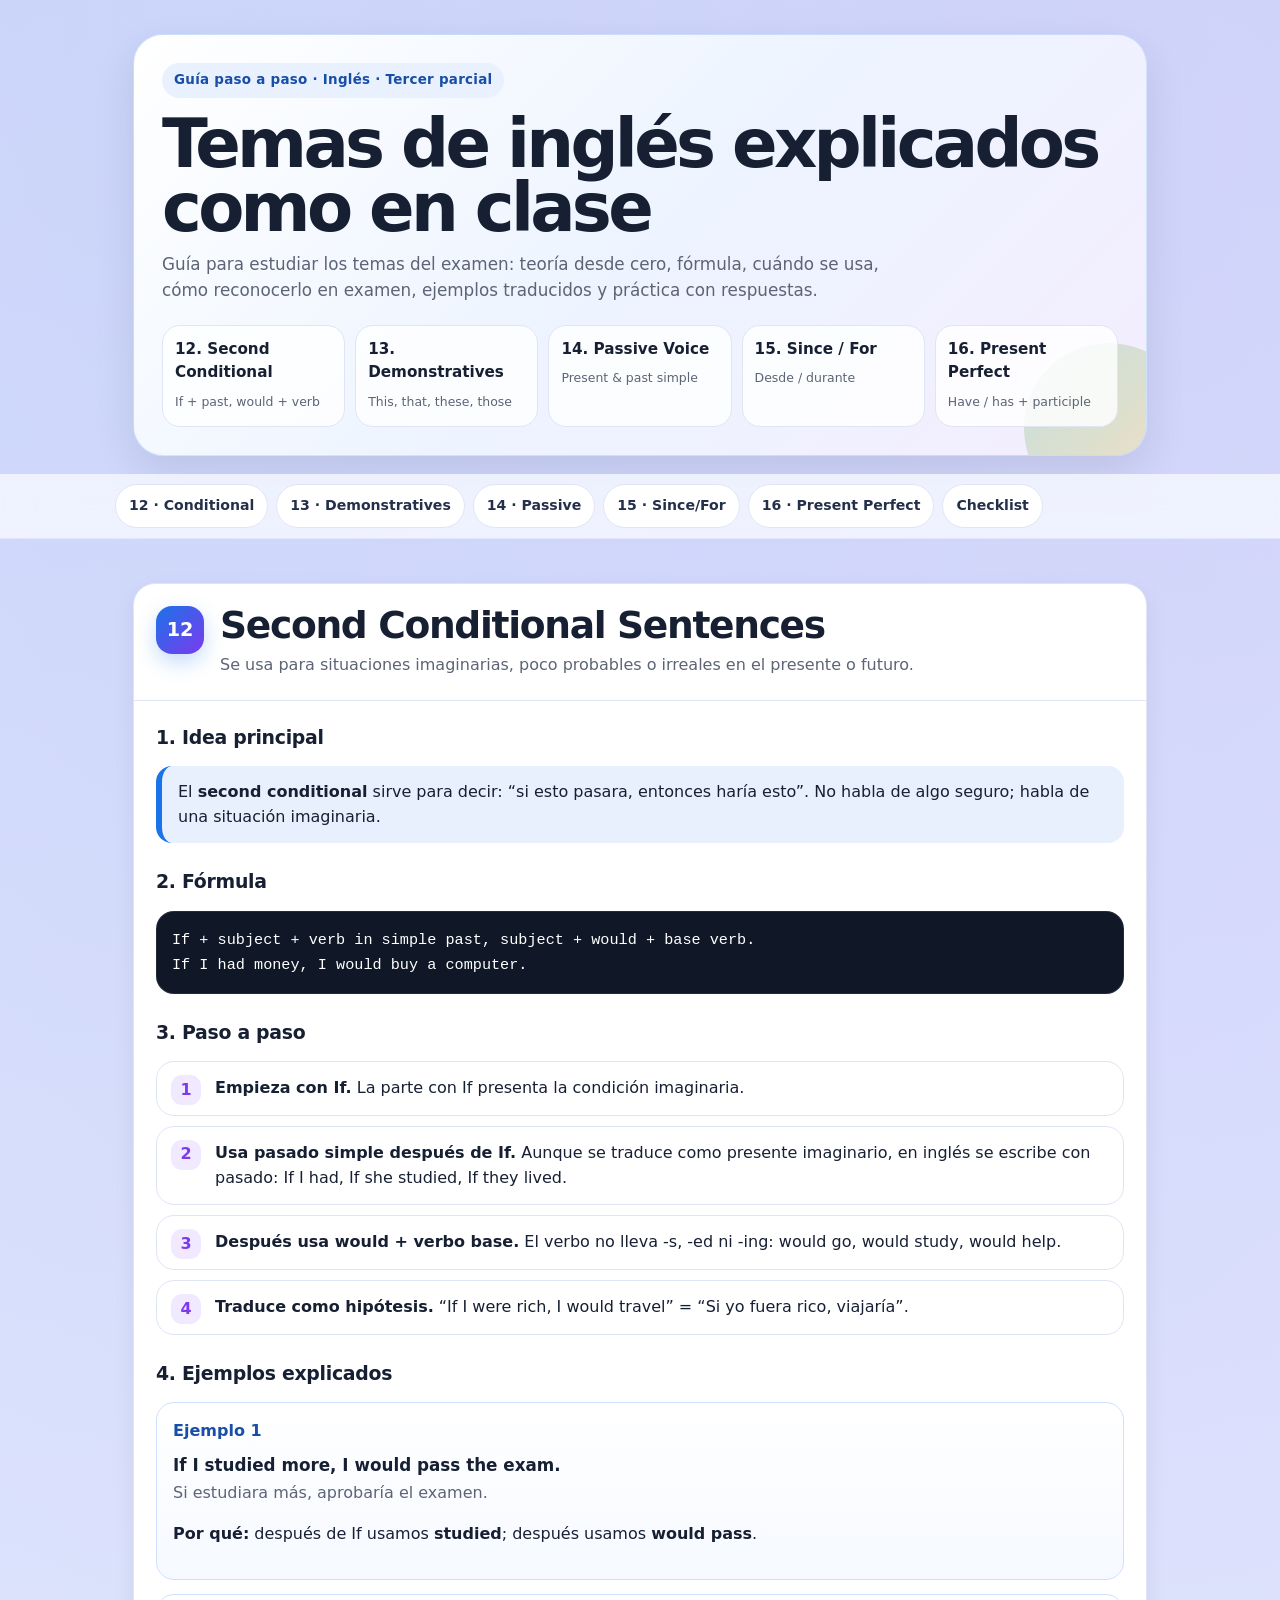
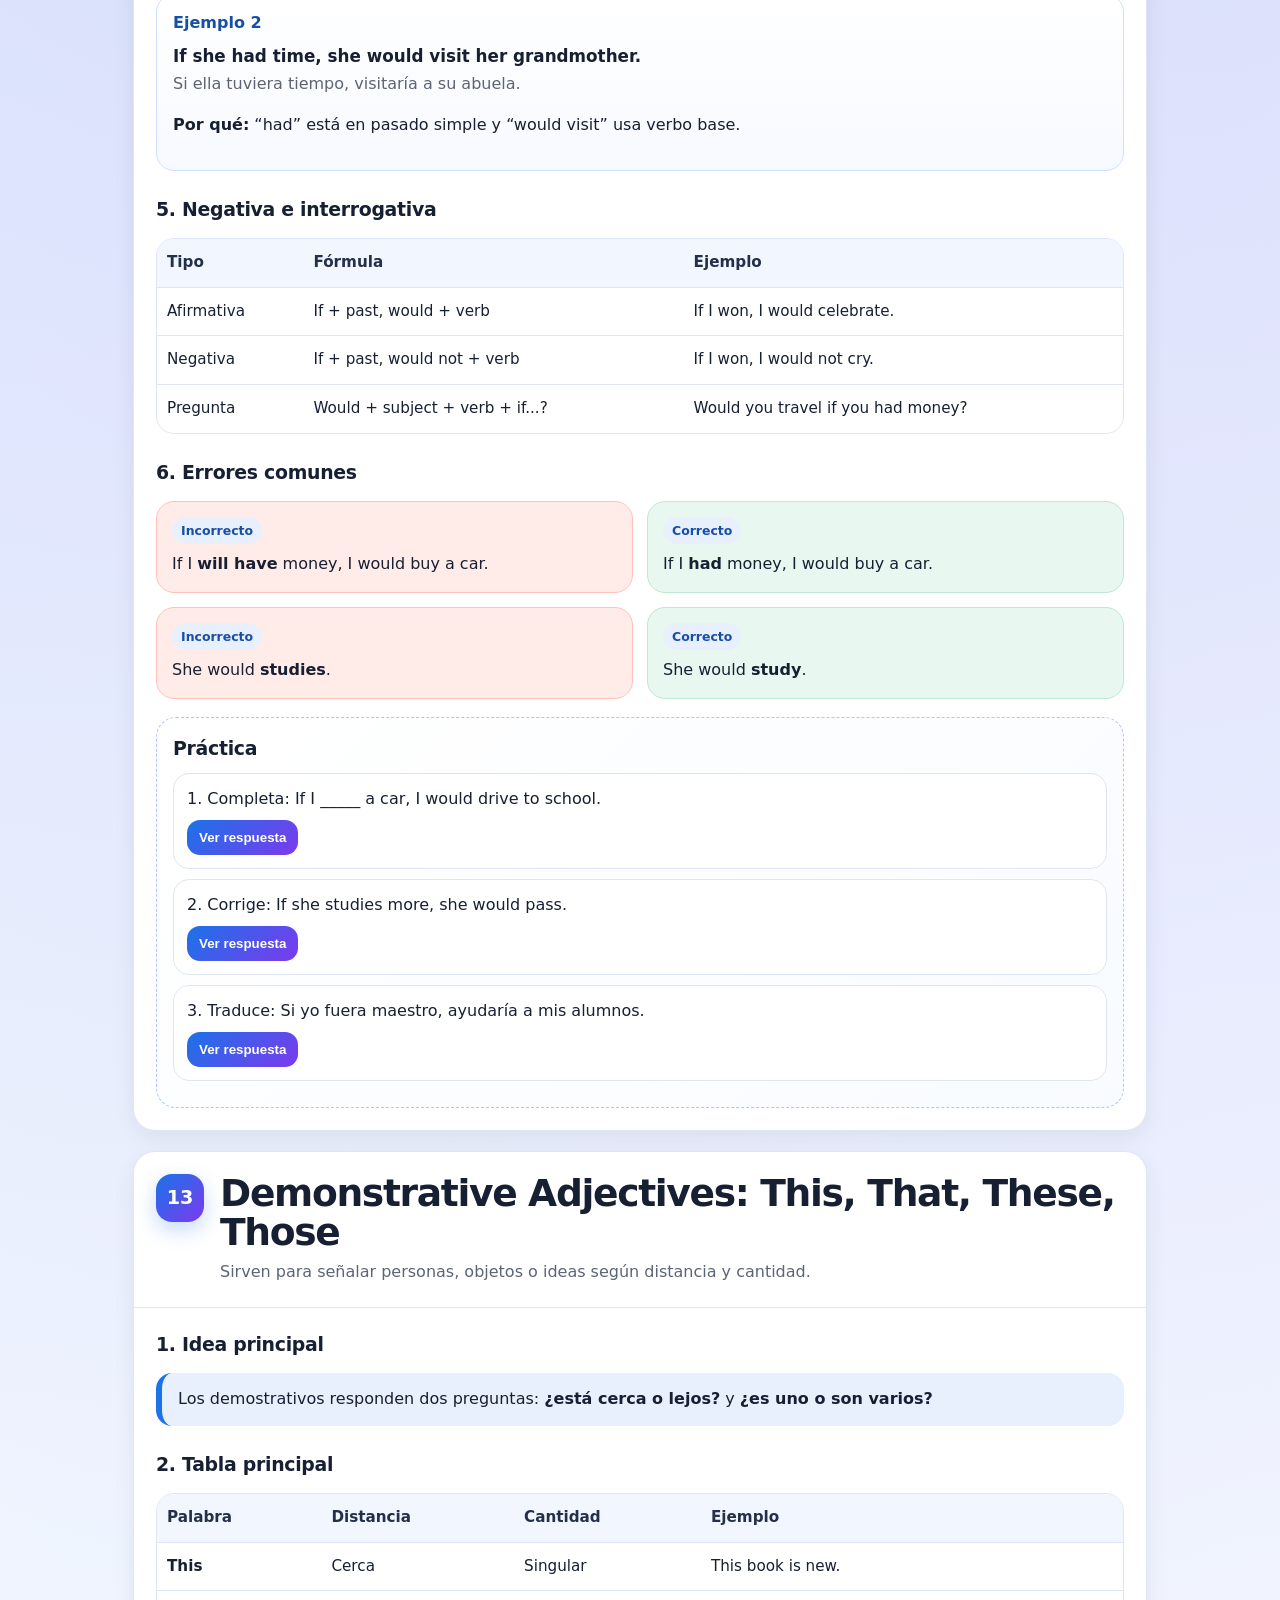
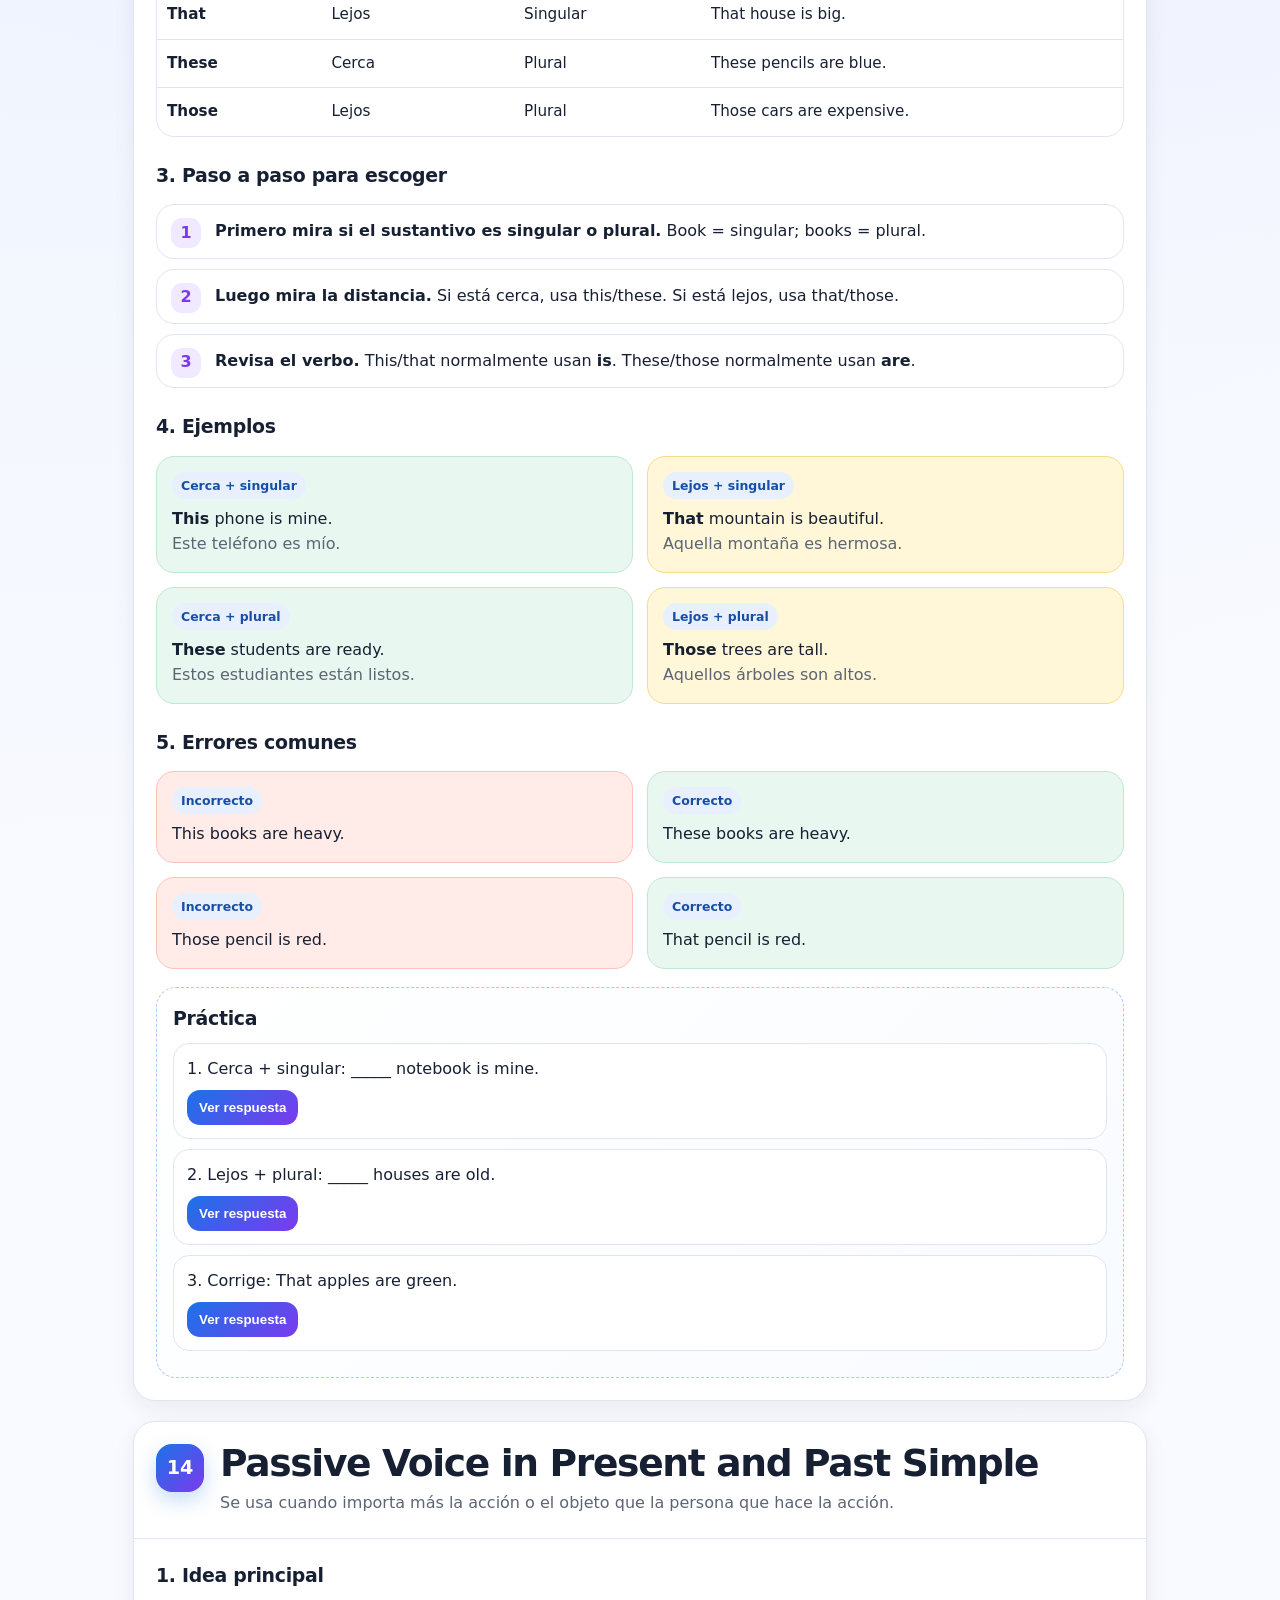
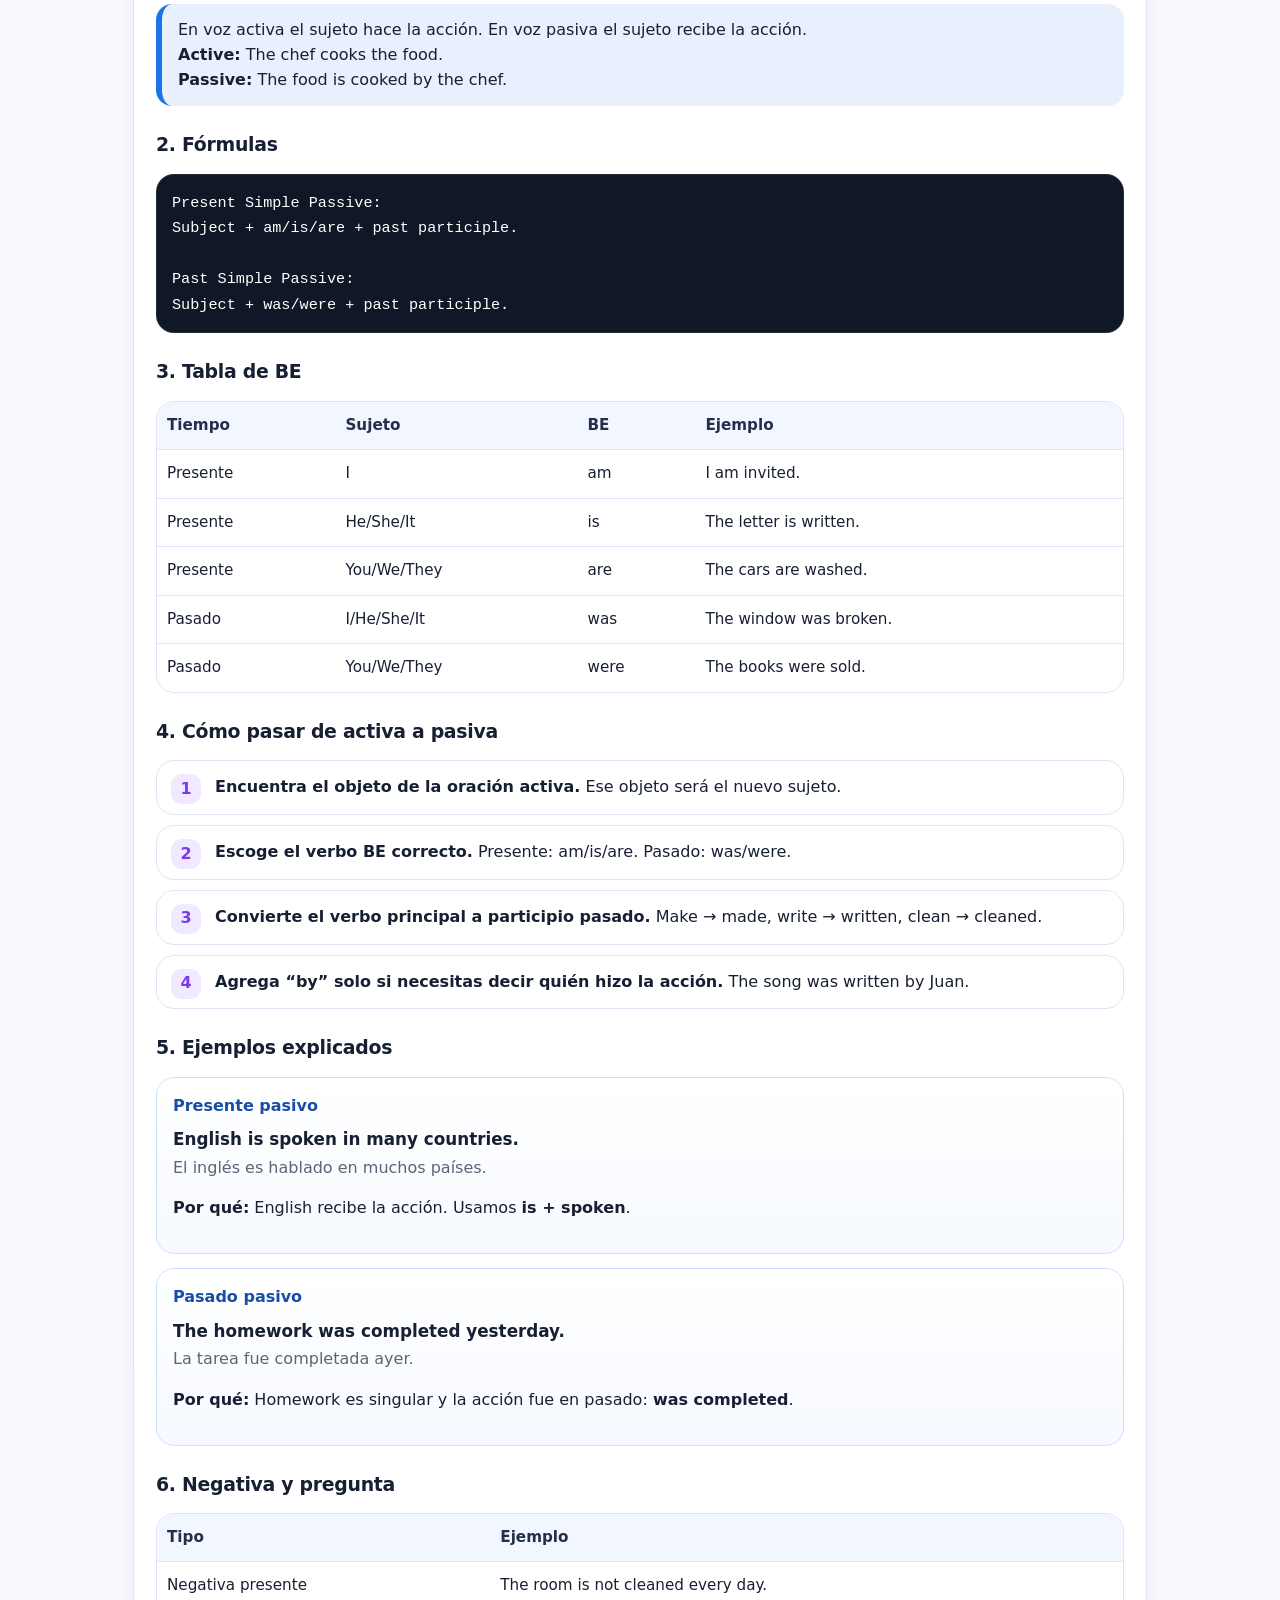
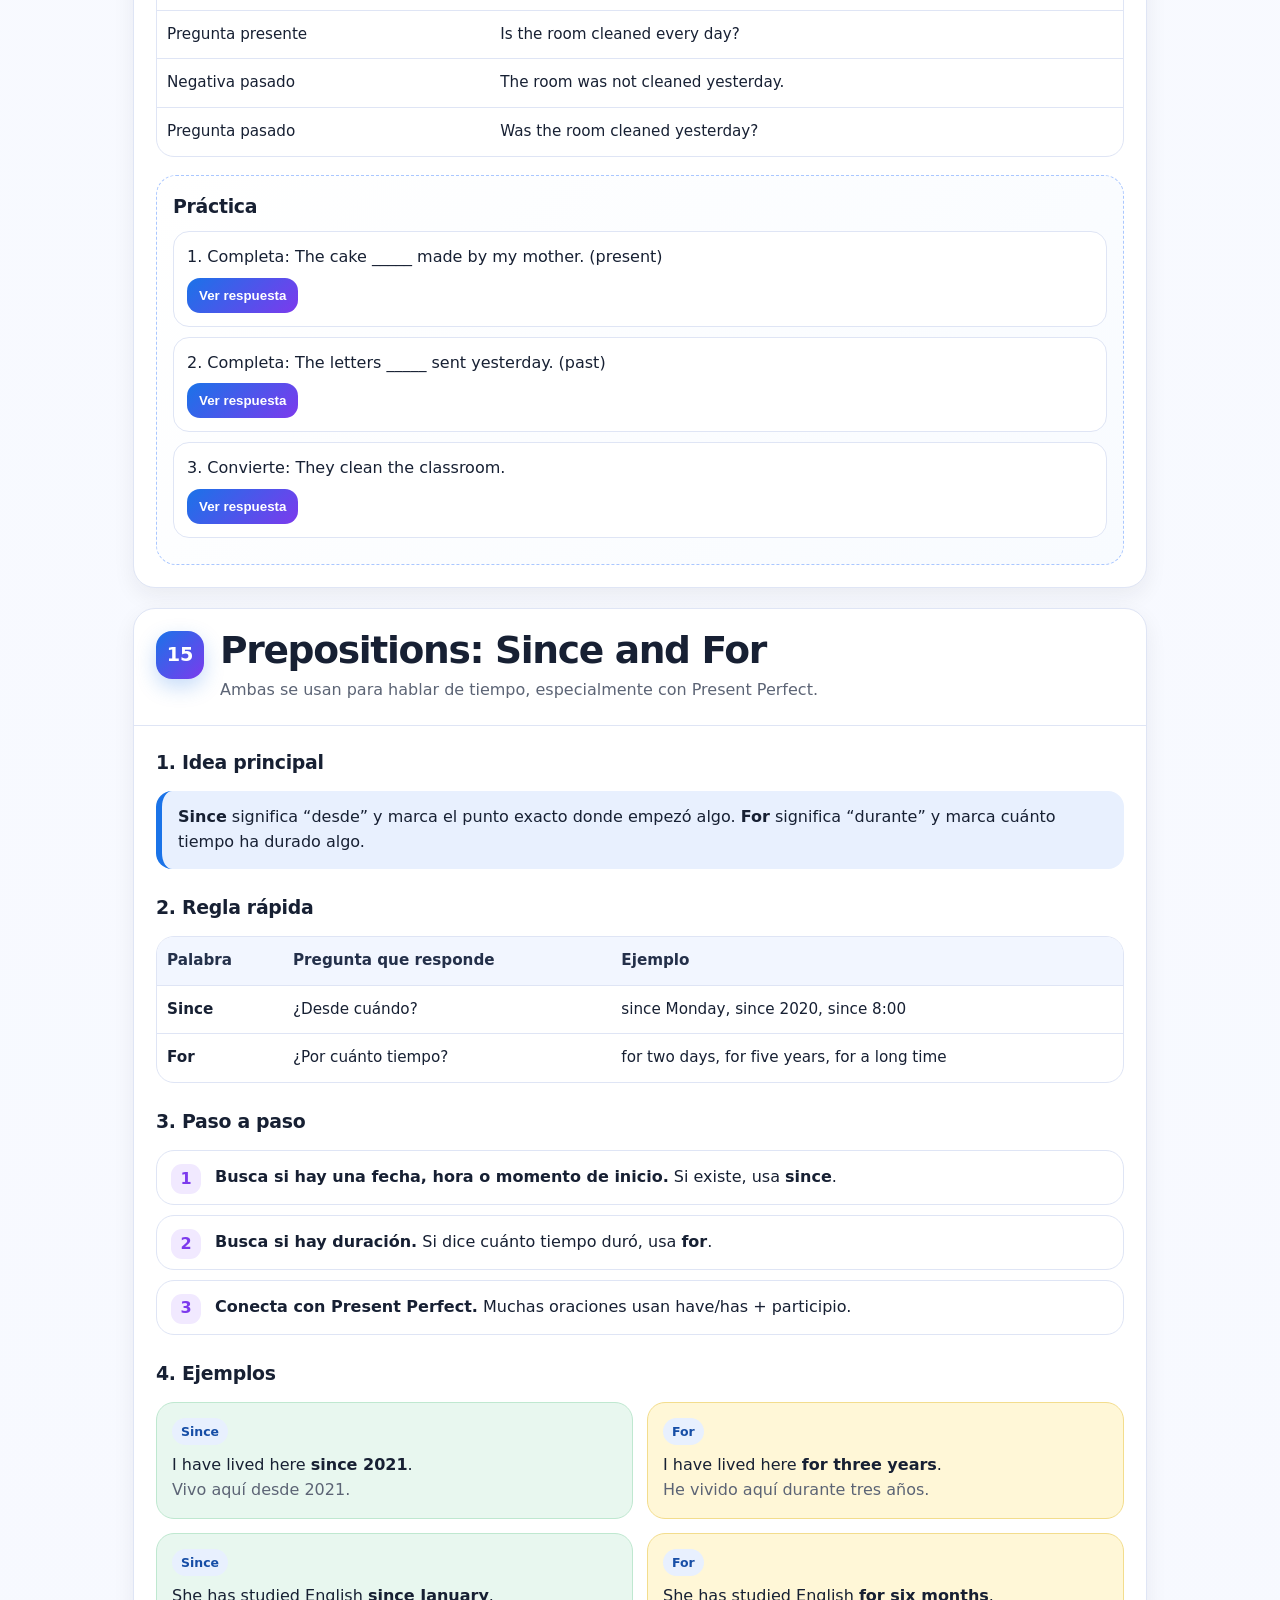
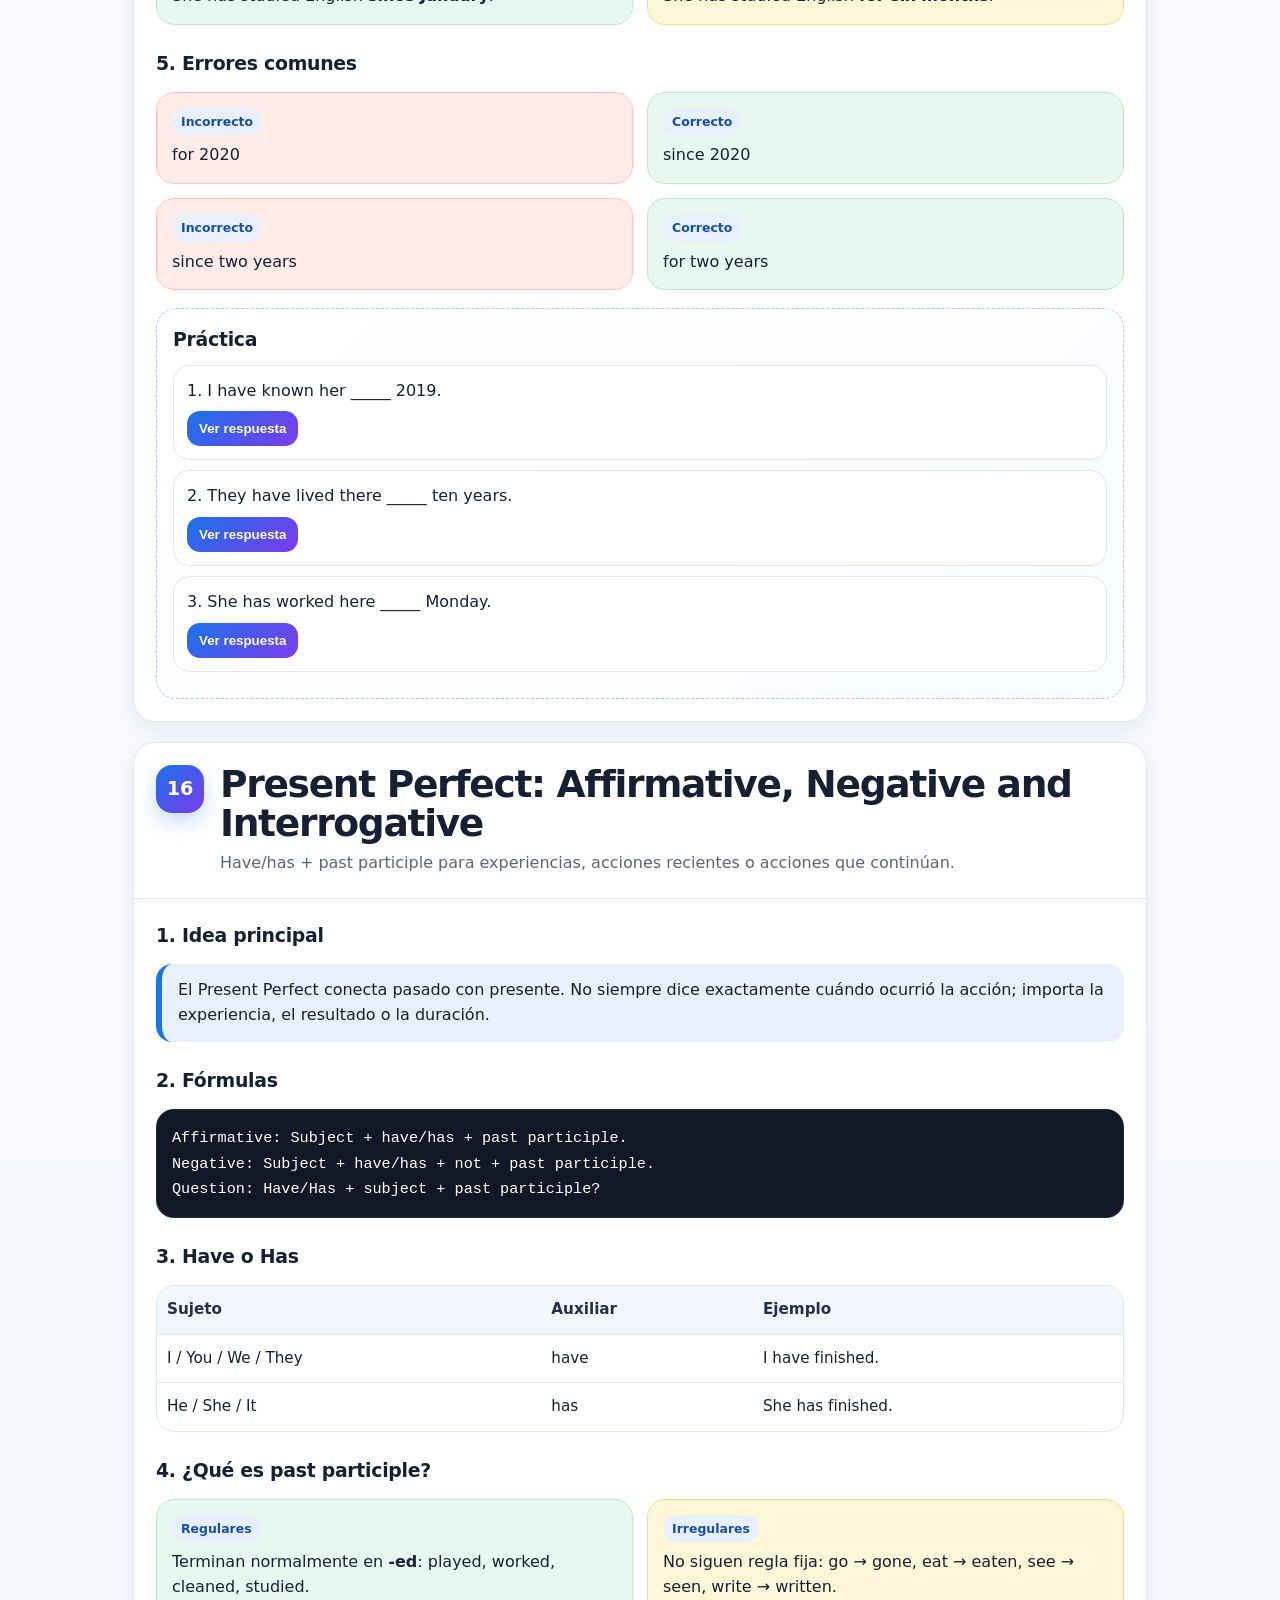
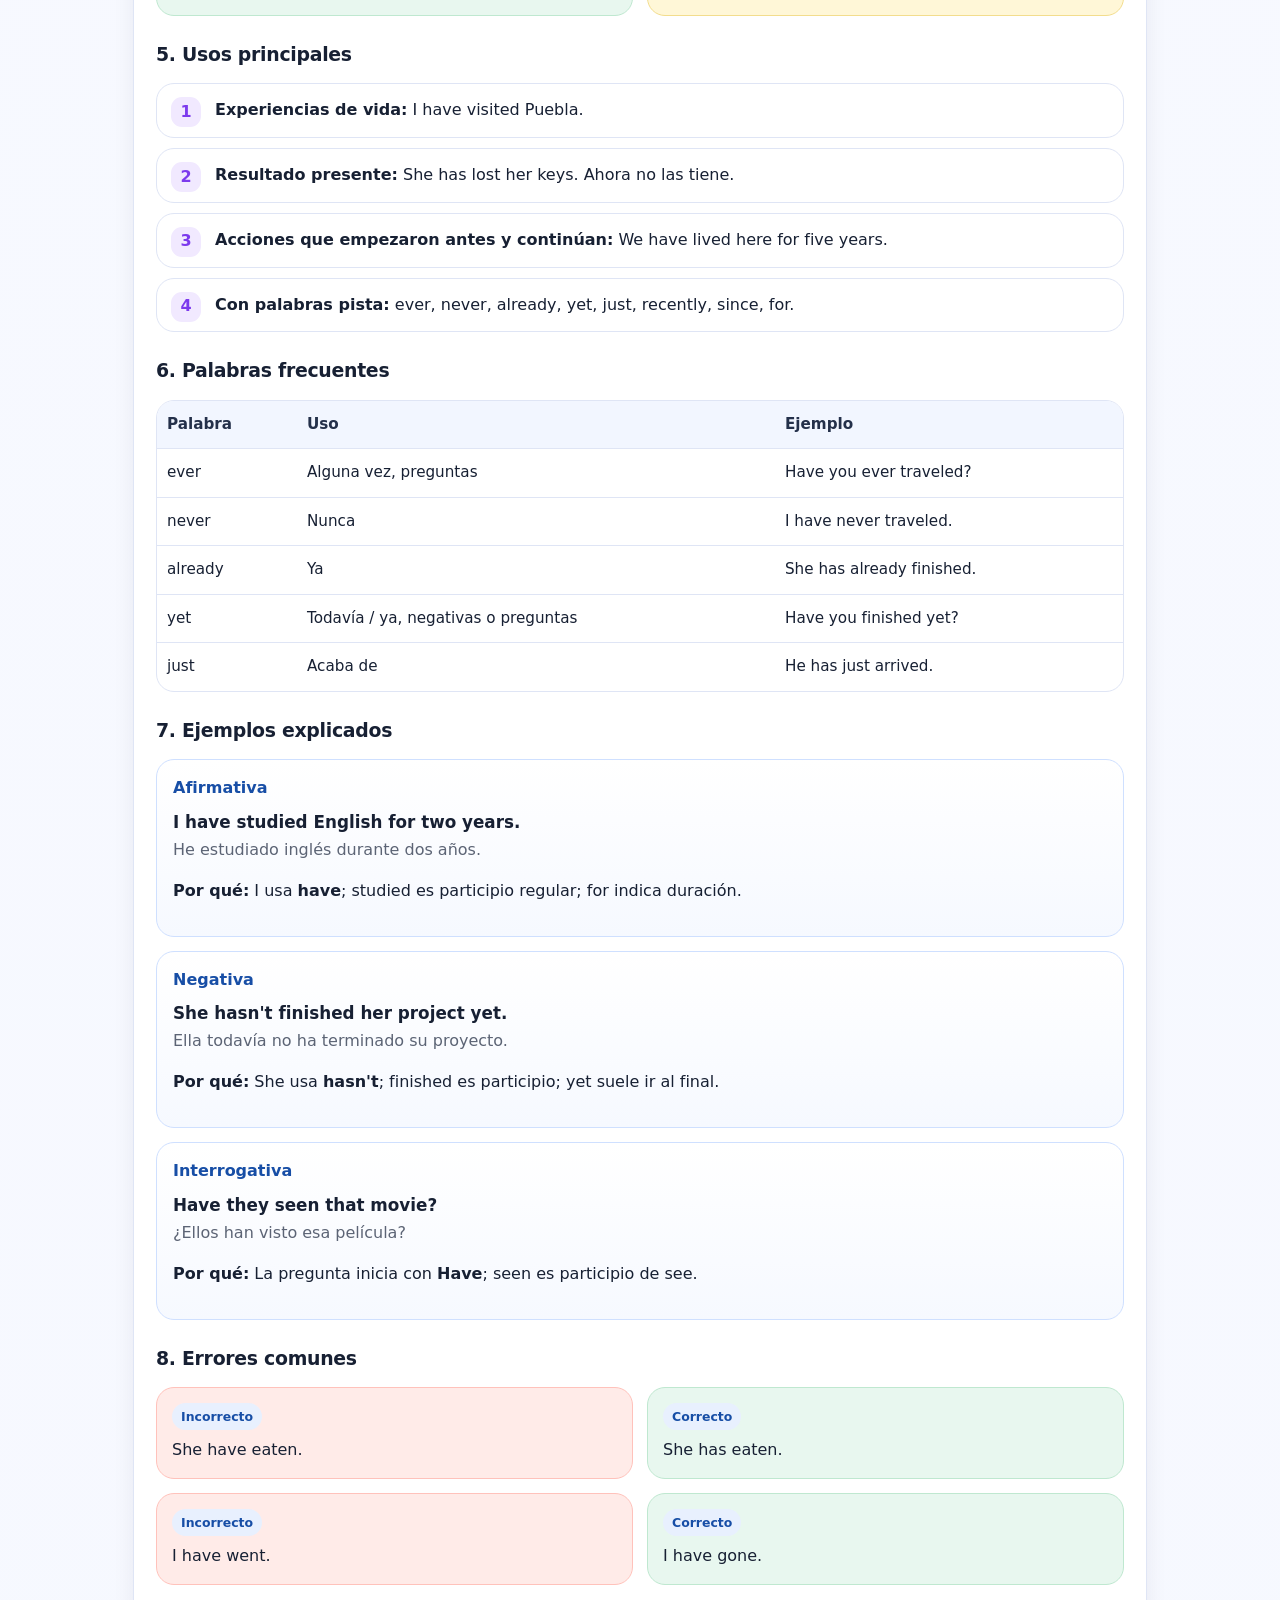
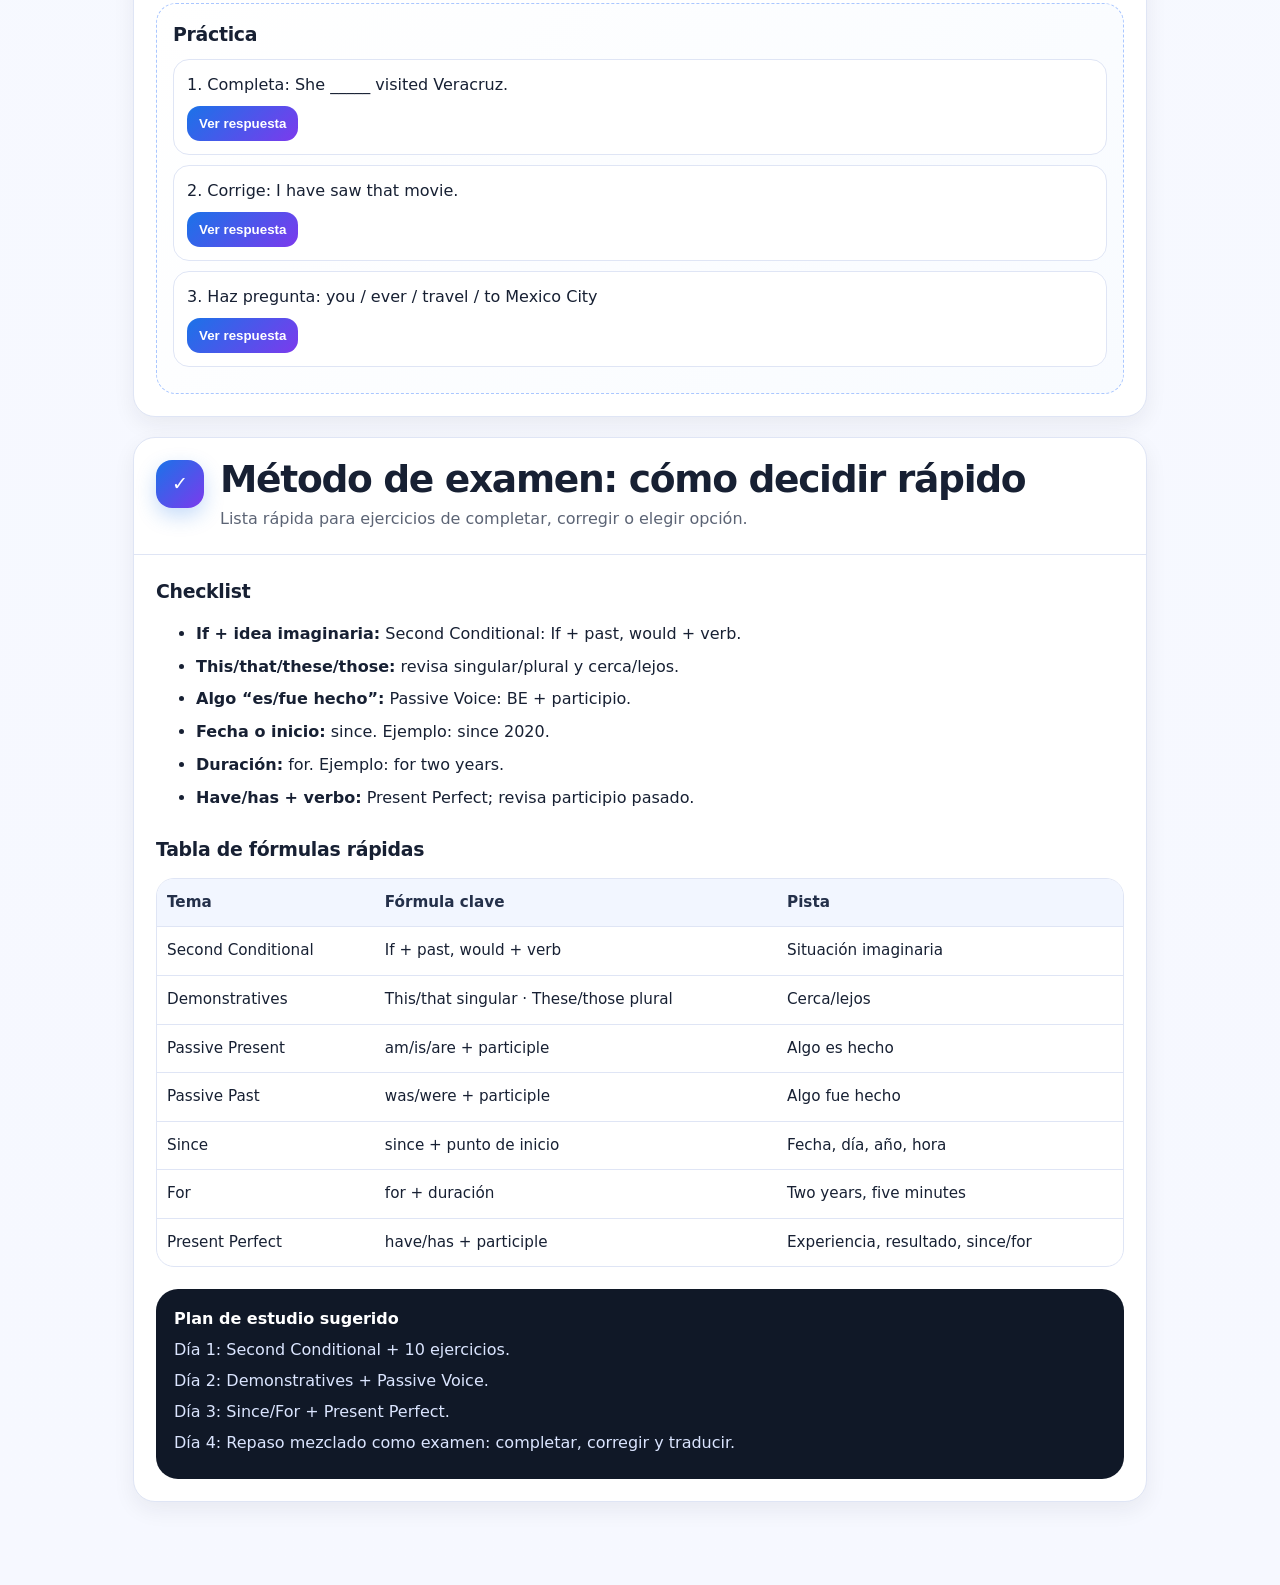
==== index.html @ f8fbe669 "Add root index for English guide" ====
<!DOCTYPE html>
<html lang="es">
<head>
  <meta charset="UTF-8" />
  <meta name="viewport" content="width=device-width, initial-scale=1.0" />
  <title>Guía de Inglés — Amairani</title>
  <meta http-equiv="refresh" content="0; url=./ingles-amairani.html" />
  <style>
    body{margin:0;min-height:100vh;display:grid;place-items:center;font-family:system-ui,-apple-system,BlinkMacSystemFont,'Segoe UI',Arial,sans-serif;background:#f6f8ff;color:#172033;padding:24px}.card{max-width:430px;background:#fff;border:1px solid #dfe5f5;border-radius:24px;padding:24px;box-shadow:0 16px 40px rgba(23,32,51,.1)}h1{margin:0 0 10px;font-size:1.8rem;line-height:1.05}p{color:#5c6475;line-height:1.5}a{display:inline-block;margin-top:10px;background:#1a73e8;color:#fff;text-decoration:none;font-weight:800;border-radius:14px;padding:12px 16px}
  </style>
</head>
<body>
  <main class="card">
    <h1>Guía de Inglés — Amairani</h1>
    <p>Si no se abre automáticamente, toca el botón.</p>
    <a href="./ingles-amairani.html">Abrir guía</a>
  </main>
</body>
</html>
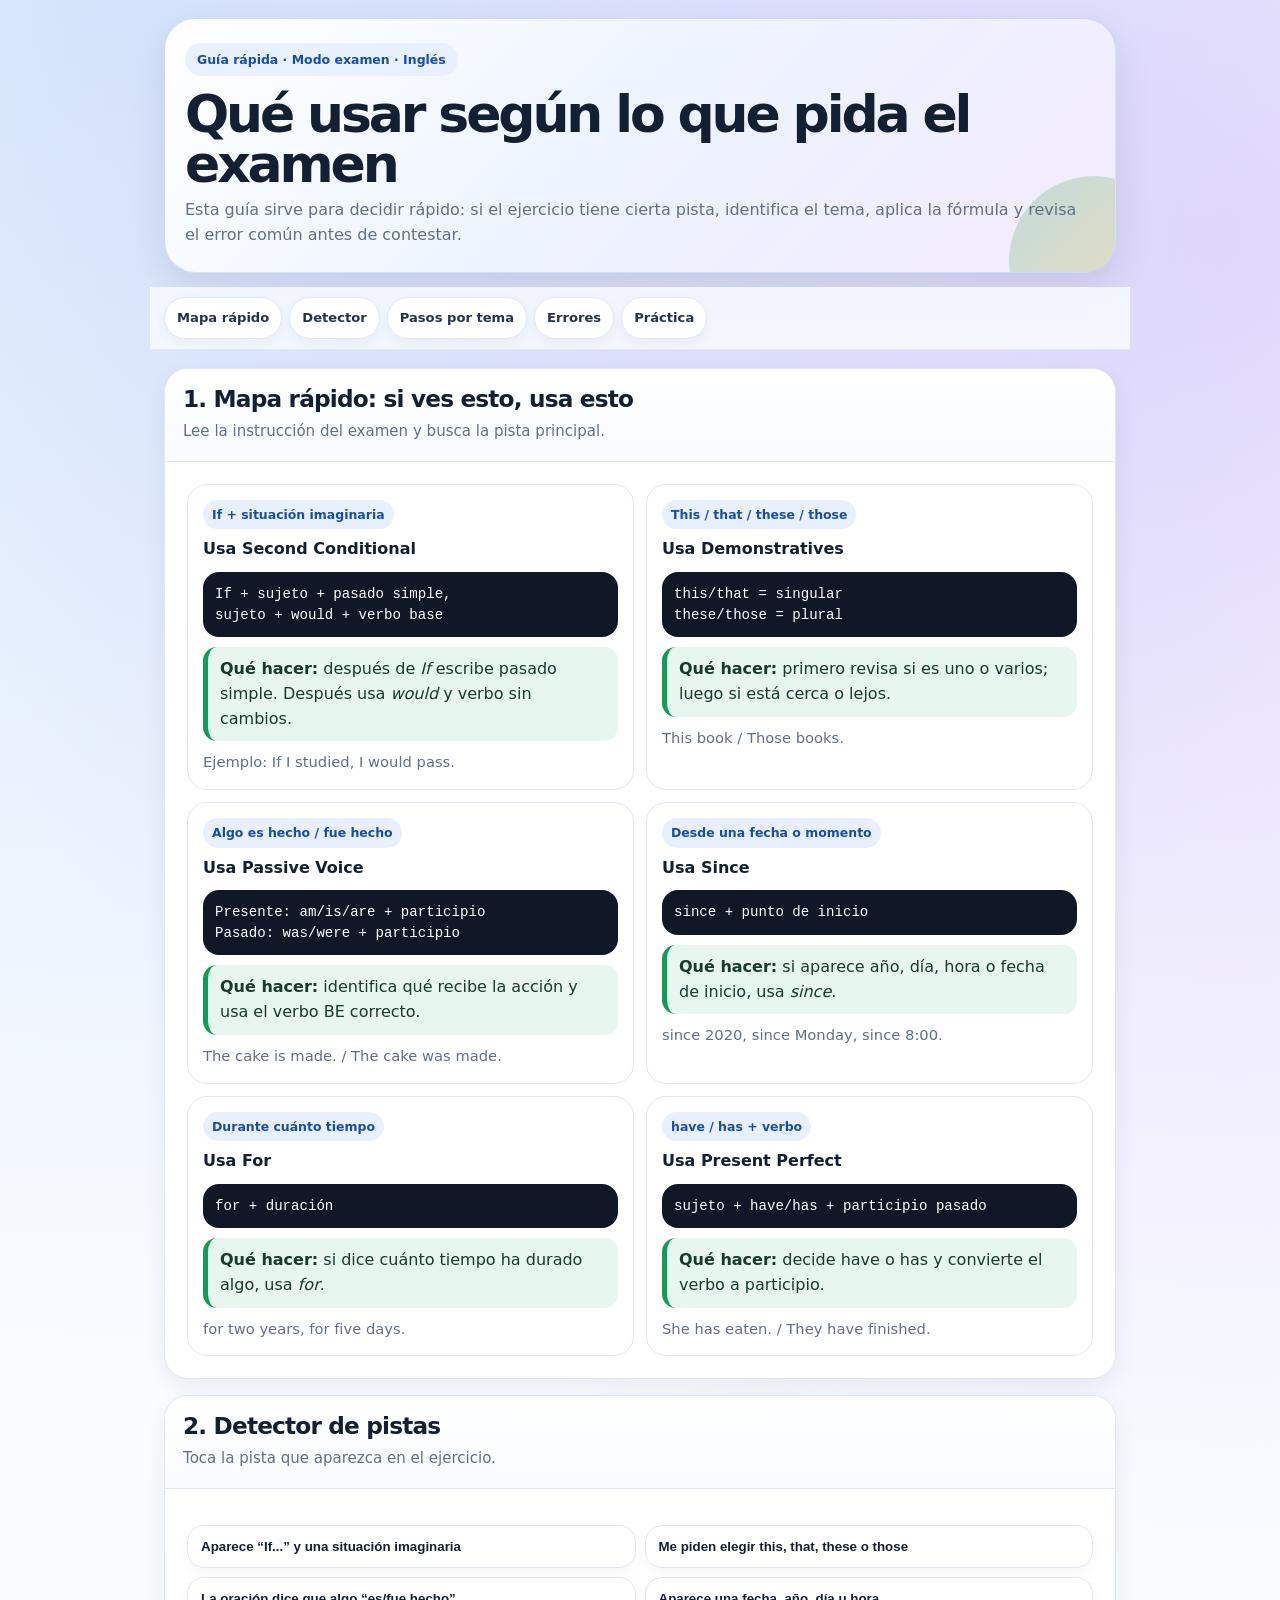
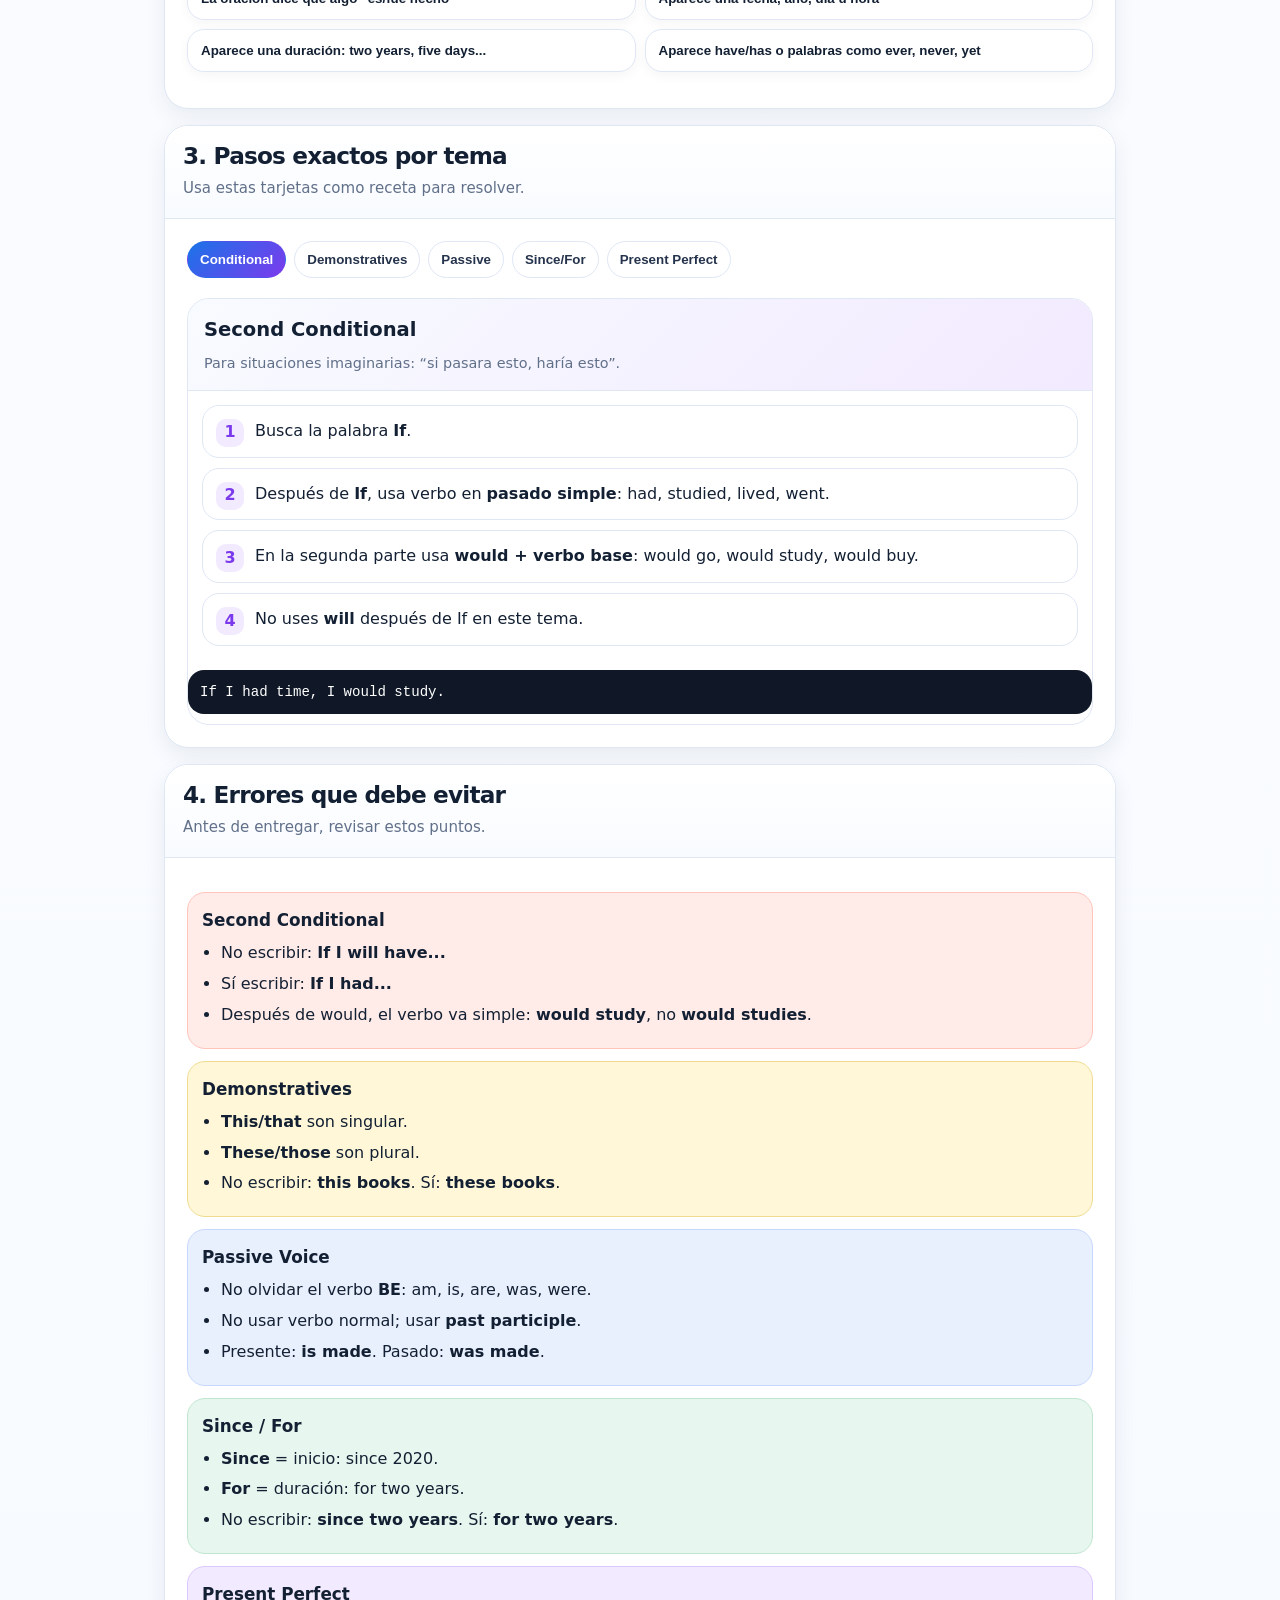
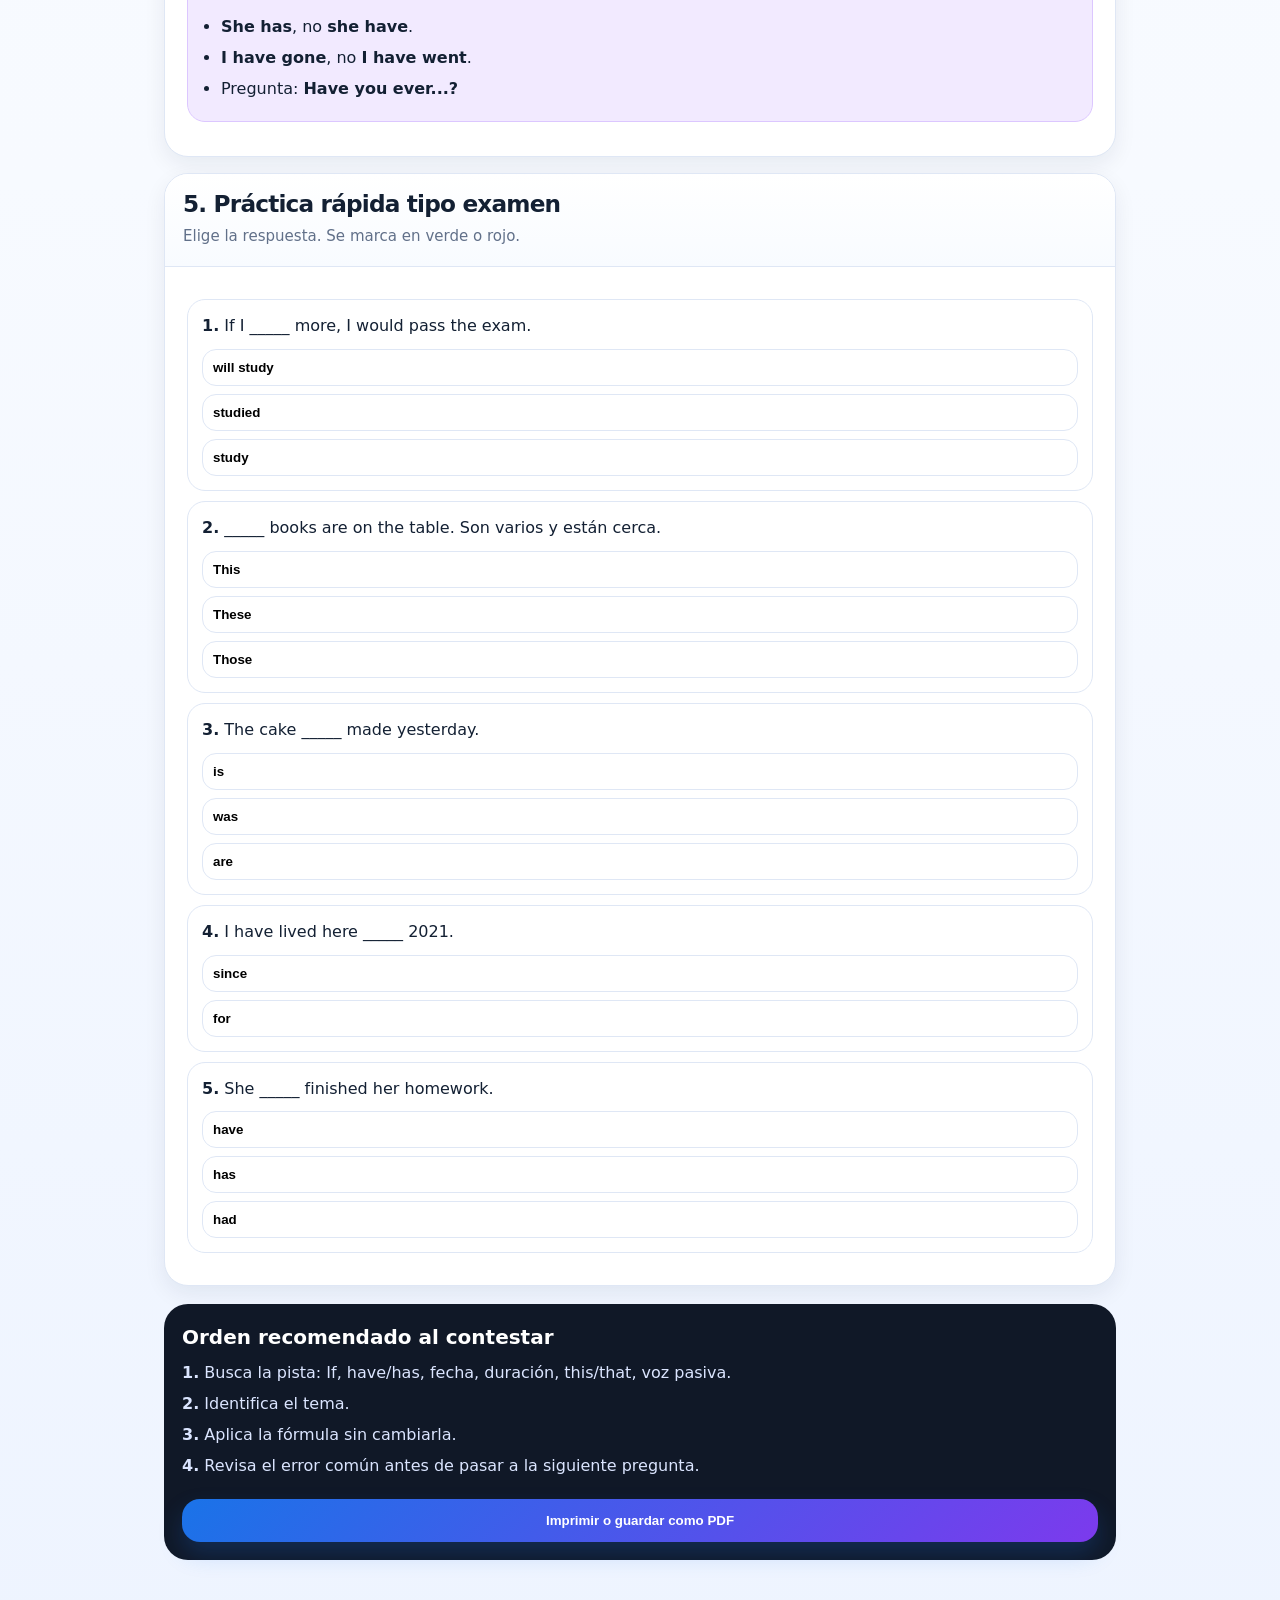
==== commit 0e4983e0: "Update index to quick English exam guide" ====
--- a/index.html
+++ b/index.html
@@ -3,17 +3,17 @@
 <head>
   <meta charset="UTF-8" />
   <meta name="viewport" content="width=device-width, initial-scale=1.0" />
-  <title>Guía de Inglés — Amairani</title>
-  <meta http-equiv="refresh" content="0; url=./ingles-amairani.html" />
+  <title>Guía rápida de examen — Inglés</title>
+  <meta http-equiv="refresh" content="0; url=./guia-rapida-examen-ingles.html" />
   <style>
     body{margin:0;min-height:100vh;display:grid;place-items:center;font-family:system-ui,-apple-system,BlinkMacSystemFont,'Segoe UI',Arial,sans-serif;background:#f6f8ff;color:#172033;padding:24px}.card{max-width:430px;background:#fff;border:1px solid #dfe5f5;border-radius:24px;padding:24px;box-shadow:0 16px 40px rgba(23,32,51,.1)}h1{margin:0 0 10px;font-size:1.8rem;line-height:1.05}p{color:#5c6475;line-height:1.5}a{display:inline-block;margin-top:10px;background:#1a73e8;color:#fff;text-decoration:none;font-weight:800;border-radius:14px;padding:12px 16px}
   </style>
 </head>
 <body>
   <main class="card">
-    <h1>Guía de Inglés — Amairani</h1>
+    <h1>Guía rápida de examen — Inglés</h1>
     <p>Si no se abre automáticamente, toca el botón.</p>
-    <a href="./ingles-amairani.html">Abrir guía</a>
+    <a href="./guia-rapida-examen-ingles.html">Abrir guía rápida</a>
   </main>
 </body>
-</html>
+</html>
